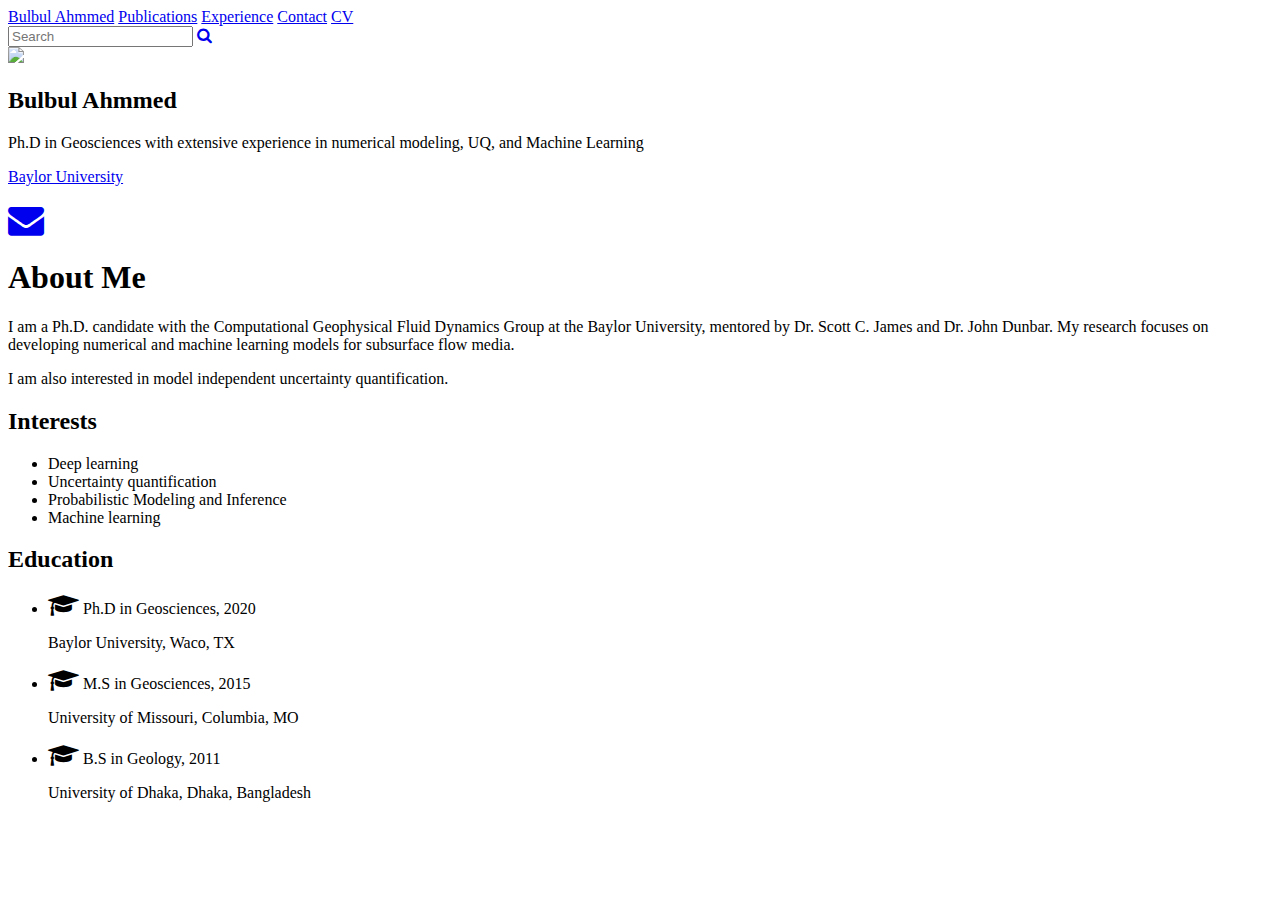
==== bulbulsite.html @ c255b081 "First update" ====
<!DOCTYPE html>
<html>
<head>
	<meta charset="UTF-8">
	<meta name="viewport" content="sidth=device-width,initial-scale=1.0">
	<meta http-equiv="X-UA-Compatible" content="ie=edge">
	<link rel="stylesheet" type="text/css" href="new_grid.css">
	<link rel="stylesheet" href="https://use.fontawesome.com/releases/v5.4.1/css/all.css">
	<link rel="stylesheet" href="https://cdnjs.cloudflare.com/ajax/libs/font-awesome/4.7.0/css/font-awesome.min.css">
	
	<title>humayan website</title>
</head>

<body>
	<div id="navbar">
		  <a class="active" href="javascript:void(0)">Bulbul Ahmmed</a>
		  <a href="javascript:void(0)">Publications</a>
		  <a href="javascript:void(0)">Experience</a>
		  <a href="javascript:void(0)">Contact</a>
		  <a href="javascript:void(0)">CV</a>
		
			<div class="search_box">
				<input class="input_box" type="text" name="" placeholder="Search">
				<a class="btn" href="#">
					<i class="fa fa-search"></i>
				</a>
			</div>
	</div>
	<section class="section-a">
		<div class="left">
			<img src="humayan.jpg">
			<h2>Bulbul Ahmmed</h2>
			<p>Ph.D in Geosciences with extensive experience in numerical modeling, UQ, and Machine Learning</p>
			<p><a href="https://www.baylor.edu/">Baylor University</a></p>
			<p>
				<a href="mailto:geobgeo@yahoo.com">
				<i class="fa fa-envelope" style="font-size:36px"></i></a>
			</p>
		</div>
		
		<div class="right">
			<h1>About Me</h1>
			<p>I am a Ph.D. candidate with the Computational Geophysical Fluid Dynamics Group 
			at the Baylor University, mentored by Dr. Scott C. James  and Dr. John Dunbar. 
			My research focuses on developing numerical and machine learning models for subsurface flow media.</p>
			<p>I am also interested in model independent uncertainty quantification.</p>
			
			<div class="education">
				<div class="interest">
					<h2>Interests</h2>
					<ul>
						<li>Deep learning</li>
						<li>Uncertainty quantification</li>
						<li>Probabilistic Modeling and Inference</li>
						<li>Machine learning</li>
					</ul>
				</div>
				<div class="edu">
					<h2>Education</h2>
					<ul>
						<li><i class="fa fa-graduation-cap" style="font-size:24px"></i> Ph.D in Geosciences, 2020</li>
						<p>Baylor University, Waco, TX</p>
						<li><i class="fa fa-graduation-cap" style="font-size:24px"></i> M.S in Geosciences, 2015</li>
						<p>University of Missouri, Columbia, MO</p>
						<li><i class="fa fa-graduation-cap" style="font-size:24px"></i> B.S in Geology, 2011</li>
						<p>University of Dhaka, Dhaka, Bangladesh</p>
					</ul>
				</div>
			</div>
		</div>
	</section>
	
	<section class="int_edu">
		
	</section>
	
	<footer>
		
	</footer>
	
	<script>
		window.onscroll = function() {myFunction()};

		var navbar = document.getElementById("navbar");
		var sticky = navbar.offsetTop;

		function myFunction() {
		  if (window.pageYOffset >= sticky) {
			navbar.classList.add("sticky")
		  } else {
			navbar.classList.remove("sticky");
		  }
		}
	</script>	
</body>
</html>
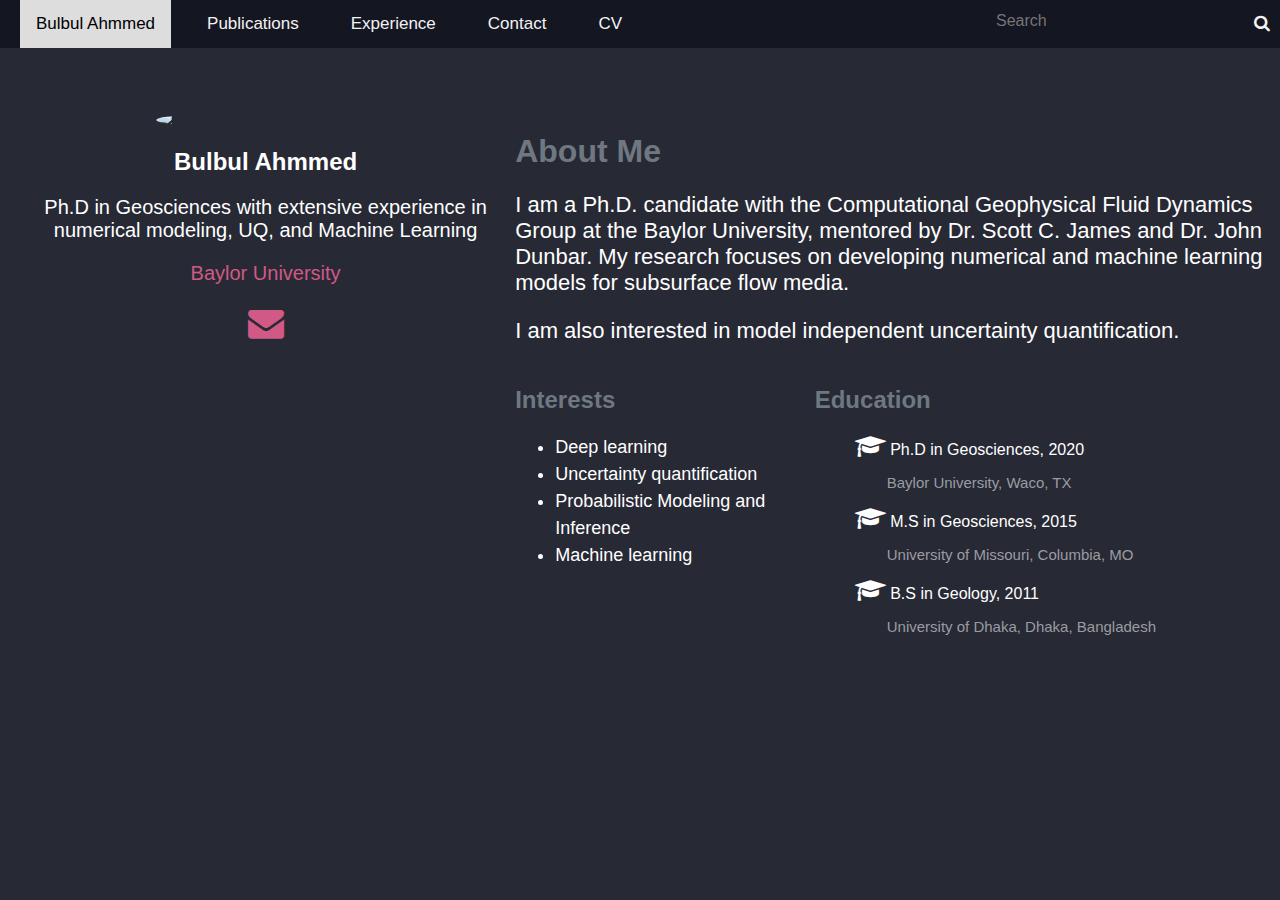
==== commit a1f41f09: "Second commit" ====
--- a/bulbulsite.html
+++ b/bulbulsite.html
@@ -4,7 +4,7 @@
 	<meta charset="UTF-8">
 	<meta name="viewport" content="sidth=device-width,initial-scale=1.0">
 	<meta http-equiv="X-UA-Compatible" content="ie=edge">
-	<link rel="stylesheet" type="text/css" href="new_grid.css">
+	<link rel="stylesheet" type="text/css" href="bulbulsite.css">
 	<link rel="stylesheet" href="https://use.fontawesome.com/releases/v5.4.1/css/all.css">
 	<link rel="stylesheet" href="https://cdnjs.cloudflare.com/ajax/libs/font-awesome/4.7.0/css/font-awesome.min.css">
 	
--- a/bulbulsite.css
+++ b/bulbulsite.css
@@ -0,0 +1,215 @@
+body{
+	margin:0;
+	font-family:Arial, Helvetica, sans-serif;
+	background:#272935;
+	color:#fff;
+	grid-template-columns:auto;
+	grid-template-rows:auto 60% 40%;
+	grid-template-areas:
+	"header"
+	"body"
+	"footer";
+}
+
+#navbar {
+  overflow: hidden;
+  background-color: #141622;
+}
+
+#navbar a {
+  float: left;
+  display: inline-block;
+  color: #f2f2f2;
+  white-space:nowrap;
+  text-align: center;
+  padding: 14px 16px;
+  text-decoration: none;
+  font-size: 17px;
+  margin-left: 20px;
+}
+
+#navbar a:hover {
+  background-color: #ddd;
+  color: black;
+}
+
+#navbar a.active {
+  background-color: #ddd;
+  color: black;
+}
+
+.search_box{
+	float:right;
+	background-color:;
+	padding: 0px;
+	border-radius: 50px;
+	height:45px;
+	position:center;
+}
+
+.input_box{
+	border: none;
+	outline: none;
+	background: none;
+	float: left;
+	padding-left: 10px;
+	color: #fff;
+	font-size: 16px;
+	transition: .4s all;
+	line-height: 40px;
+	width: 220px;
+}
+
+.btn{
+	color: #ddd;
+	float:right;
+	text-decoration:none;
+	width:10px;
+	height:10px;
+	line-height:10px;
+	text-align:center;
+	border-radius:50%;
+}
+
+.search_box:hover .input_box{
+	width: 220px;
+	padding:0 6px;
+}
+
+img{
+	width:220px;
+	border-radius:50%;
+	margin-left:auto;
+	margin-right:auto;
+	display:block;
+}
+
+.section-a{
+	display:grid;
+	grid-template-columns:40% auto;
+	padding:4em 1em;
+	grid-area:body;	
+}
+
+.left h2{
+	text-align:center;
+}
+.left p{
+	text-align:center;
+	font-size:20px;
+}
+.left a{
+	color:#D05985;
+}
+
+.left a:link{
+	text-decoration:none;
+}
+
+.left a:hover{
+	text-decoration:underline;
+}
+.left i:hover{
+	opacity: 1;
+	background-color:#272939;
+	transition: .4s all;
+}
+.right p{
+	font-size:22px;
+}
+.right h1{
+	color:#6F7881;
+}
+
+.education{
+	display:grid;
+	grid-template-columns:40% auto;
+	padding-top:0;
+}
+
+.interest h2{
+	color:#6F7881;
+}
+
+.interest li{
+	font-size:18px;
+	line-height:1.5;
+}
+.edu h2{
+	color:#6F7881;
+}
+
+.edu ul{
+	list-style-type:none;
+}
+.edu p{
+	font-size:15px;
+	padding-left:32px;
+	color:#9B9CA1;
+}
+
+.sticky {
+  position: fixed;
+  top: 0;
+  width: 100%;
+}
+
+.sticky + .content {
+  padding-top: 60px;
+}
+
+@media only screen and (max-width:600px){
+	body{
+		grid-template-areas:
+			"header"
+			"body"
+			"footer";
+	}
+	.section-a{
+		grid-template-columns:auto;
+		grid-template-rows:auto;
+	}
+	ul, .education{
+		grid-template-columns:auto;
+		grid-template-rows:auto;
+	}
+}
+
+
+
+
+
+
+
+
+
+
+
+
+
+
+
+
+
+
+
+
+
+
+
+
+
+
+
+
+
+
+
+
+
+
+
+
+
+
+	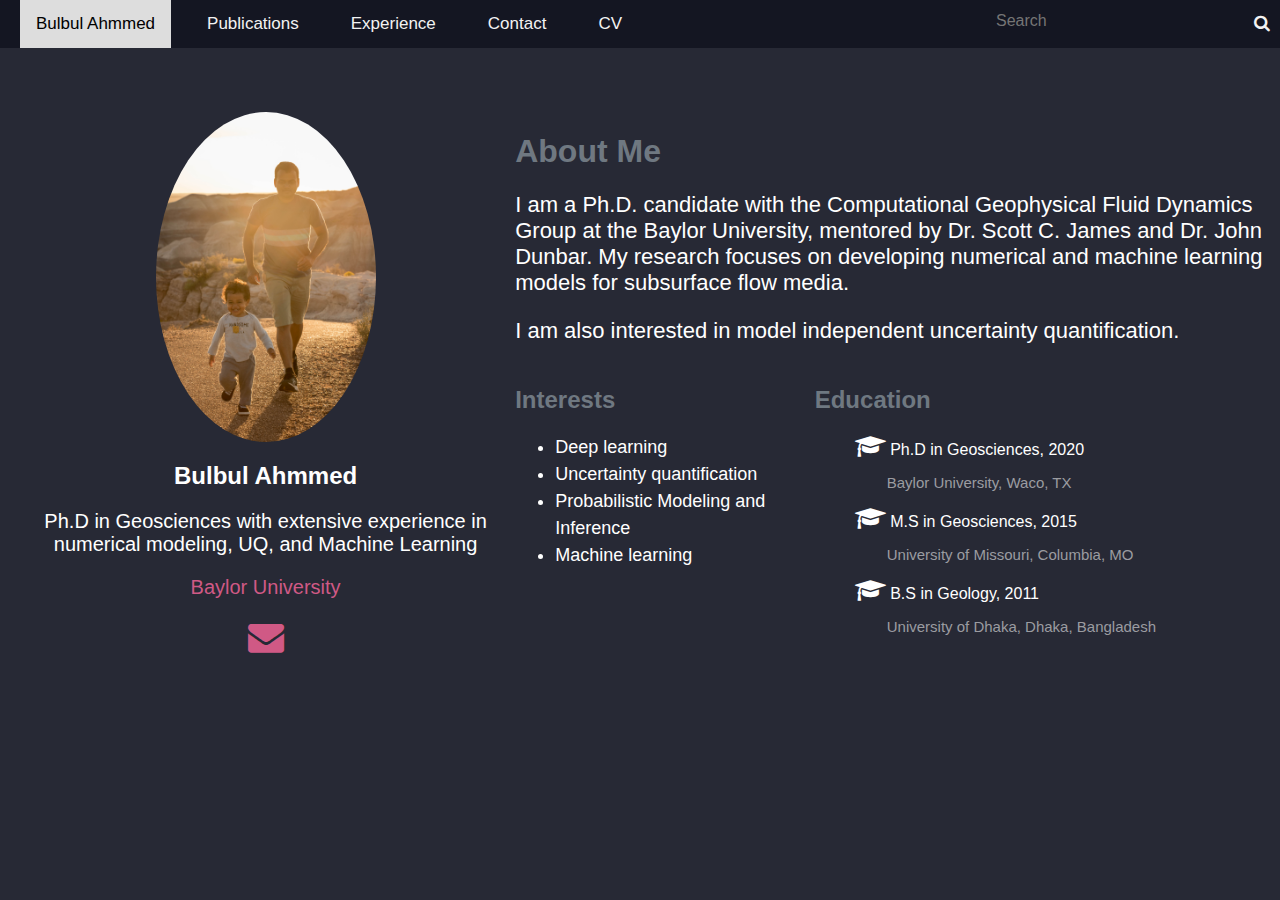
==== commit efc668d2: "added figures" ====
--- a/bulbulsite.html
+++ b/bulbulsite.html
@@ -28,7 +28,7 @@
 	</div>
 	<section class="section-a">
 		<div class="left">
-			<img src="humayan.jpg">
+			<img src="mysite2.jpg">
 			<h2>Bulbul Ahmmed</h2>
 			<p>Ph.D in Geosciences with extensive experience in numerical modeling, UQ, and Machine Learning</p>
 			<p><a href="https://www.baylor.edu/">Baylor University</a></p>
